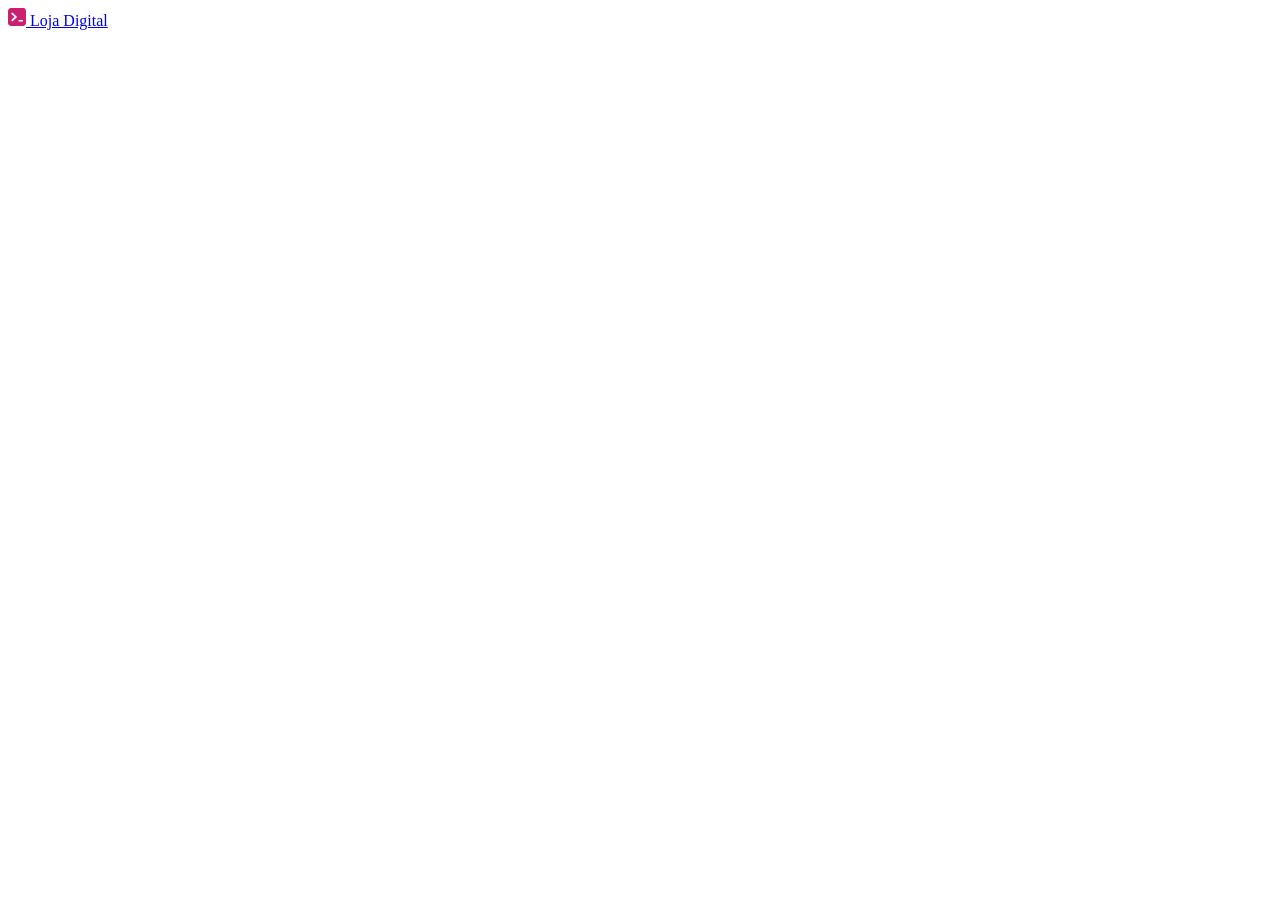
==== src/pages/login.html @ e9f098b5 "feat: adição da estrutura de cabeçalho" ====
<!DOCTYPE html>
<html lang="pt-br">
<head>
    <meta charset="UTF-8">
    <meta name="viewport" content="width=device-width, initial-scale=1.0">
    <title> Entrar Loja Digital</title>
    <link rel="stylesheet" href="/src/style/LoginStyle.css">
</head>
<body>
    <header>
        <nav>
            <a href="/index.html">
                <img src="../assets/Vector.svg" alt="logo da loja na cor rosa">
                <span>Loja Digital</span>
            </a>
        </nav>
        
    </header>
</body>
</html>
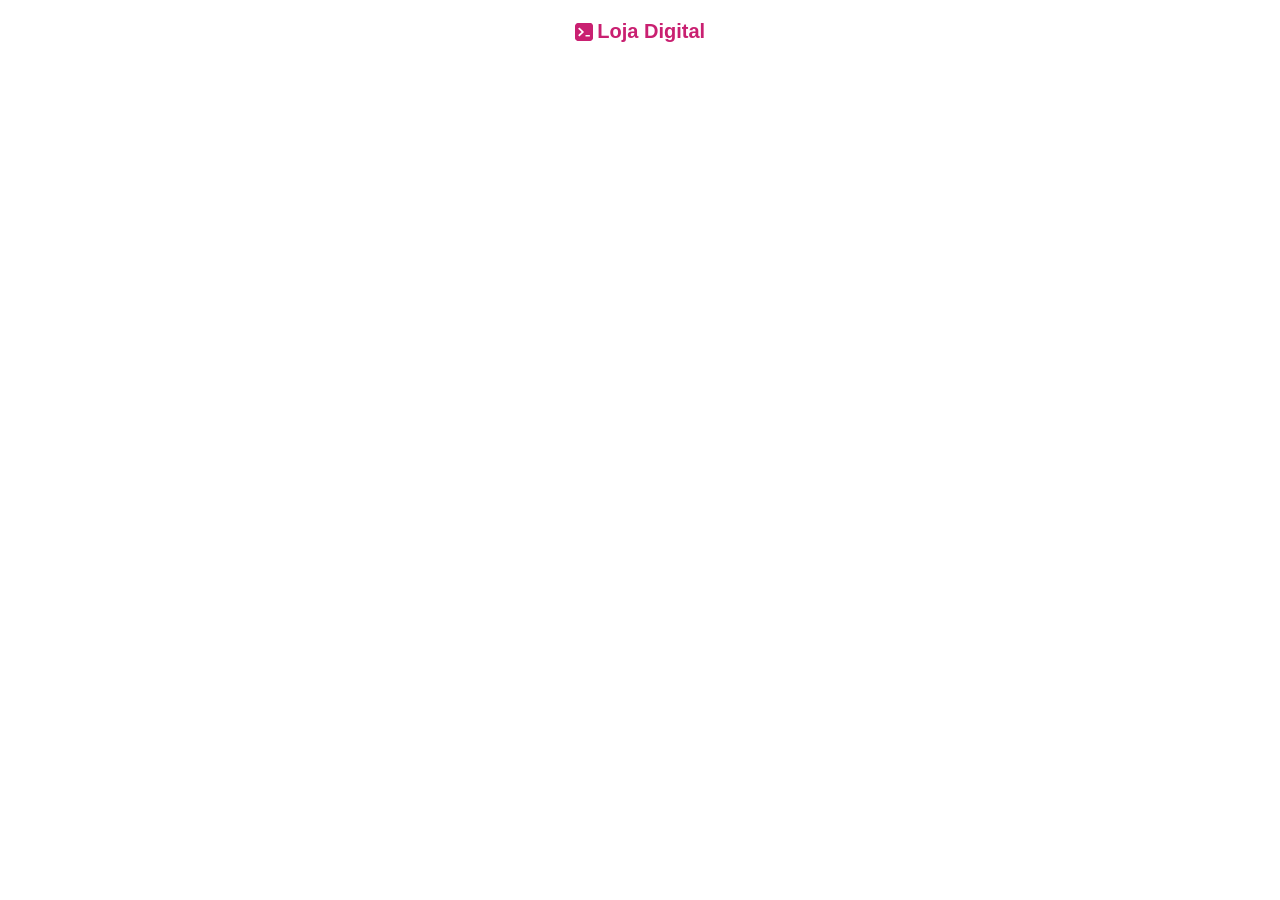
==== commit 20f9d75e: "fix: correção e refatoração do estilo geral" ====
--- a/src/pages/login.html
+++ b/src/pages/login.html
@@ -4,13 +4,14 @@
     <meta charset="UTF-8">
     <meta name="viewport" content="width=device-width, initial-scale=1.0">
     <title> Entrar Loja Digital</title>
-    <link rel="stylesheet" href="/src/style/LoginStyle.css">
+    <link rel="stylesheet" href="/src/style/reset.css">
+    <link rel="stylesheet" href="/src/style/global.css">
 </head>
 <body>
     <header>
         <nav>
             <a href="/index.html">
-                <img src="../assets/Vector.svg" alt="logo da loja na cor rosa">
+                <img src="../assets/logo.svg" alt="logo da loja na cor rosa">
                 <span>Loja Digital</span>
             </a>
         </nav>
--- a/src/style/global.css
+++ b/src/style/global.css
@@ -0,0 +1,32 @@
+header { 
+    display: flex;
+    justify-content: center;
+    align-items: center;
+
+    nav {
+        gap: 20px;
+        width: 178px;
+        height: 64px;
+        padding: 20px;
+        align-items: center;
+        justify-content: center;
+
+        a{
+            display: flex;
+            align-items: center;
+            width: fit-content;
+            gap: 4.5px;
+            margin: auto;
+            span {
+                font-size: 20px;
+                text-transform: capitalize;
+                font-weight: 700;
+                color: #C92071;
+
+            }
+            
+        }
+        
+
+    }
+}
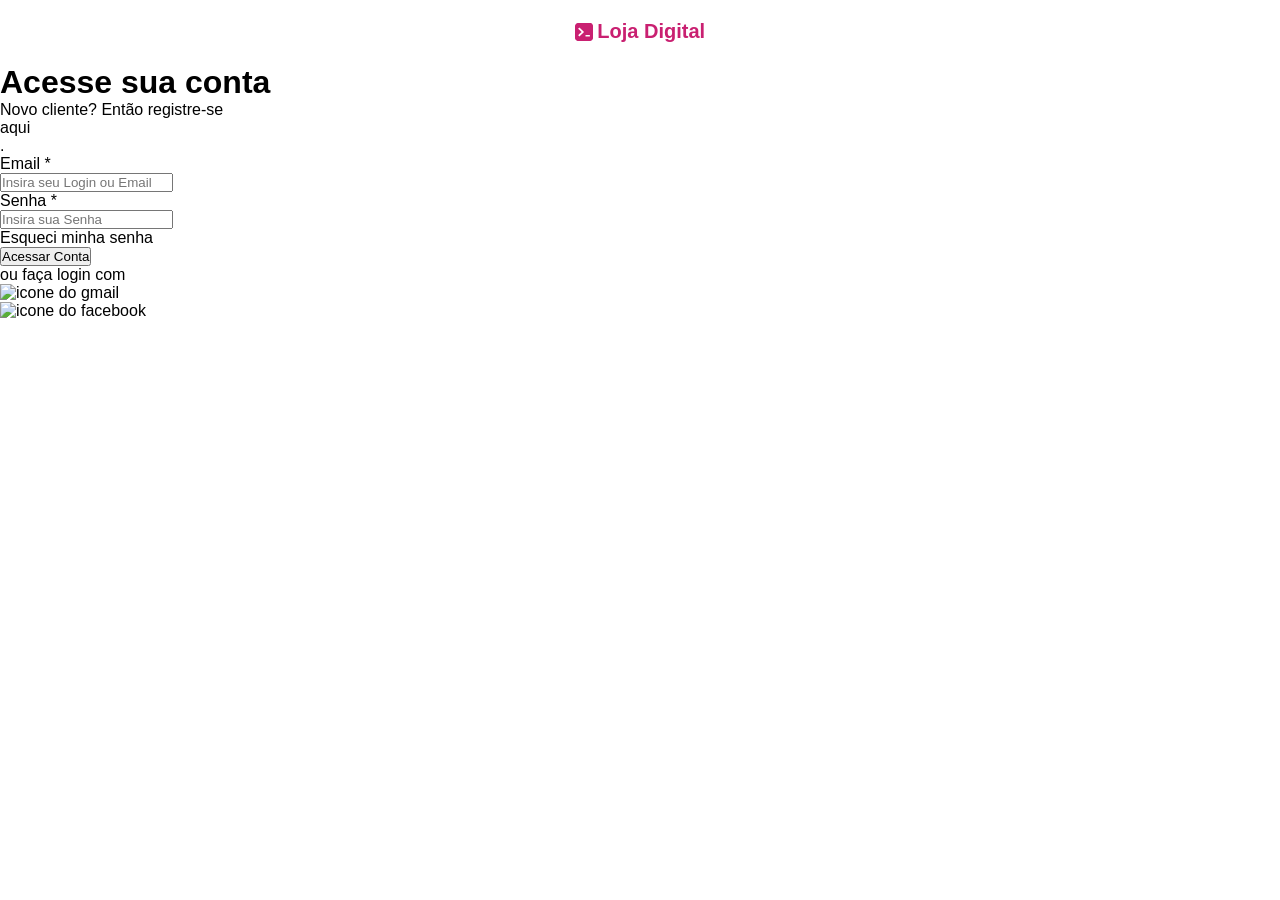
==== commit 688caa2c: "feat: adicionar estrutura de formulario" ====
--- a/src/pages/login.html
+++ b/src/pages/login.html
@@ -15,7 +15,45 @@
                 <span>Loja Digital</span>
             </a>
         </nav>
-        
     </header>
+    <main>
+        <form>
+            <h1>Acesse sua conta</h1>
+            <p>Novo cliente? Então registre-se <a href="#">aqui</a>.</p>
+            <div class="inputs">
+                <div>
+                    <label for="">Email *</label>
+                    <input type="email" placeholder="Insira seu Login ou Email"/>
+                </div>
+                <div>
+                    <label for="">Senha *</label>
+                    <input type="password" placeholder="Insira sua Senha"/>
+                </div>
+                <span>
+                    <a href="">Esqueci minha senha</a>
+                </span>
+                <button>Acessar Conta</button>
+                <div class="others">
+                    <span>ou faça login com</span>
+                    <nav>
+                        <ul>
+                            <li>
+                                <a href="">
+                                    <img src="/src/assets/gmail.svg" alt="icone do gmail">
+                                </a>
+                            </li>
+                            <li>
+                                <a href="">
+                                    <img src="/src/assets/facebook.svg" alt="icone do facebook">
+                                </a>
+                            </li>
+                        </ul>
+                    </nav>
+                </div>
+
+                
+            </div>
+        </form>
+    </main>
 </body>
 </html>
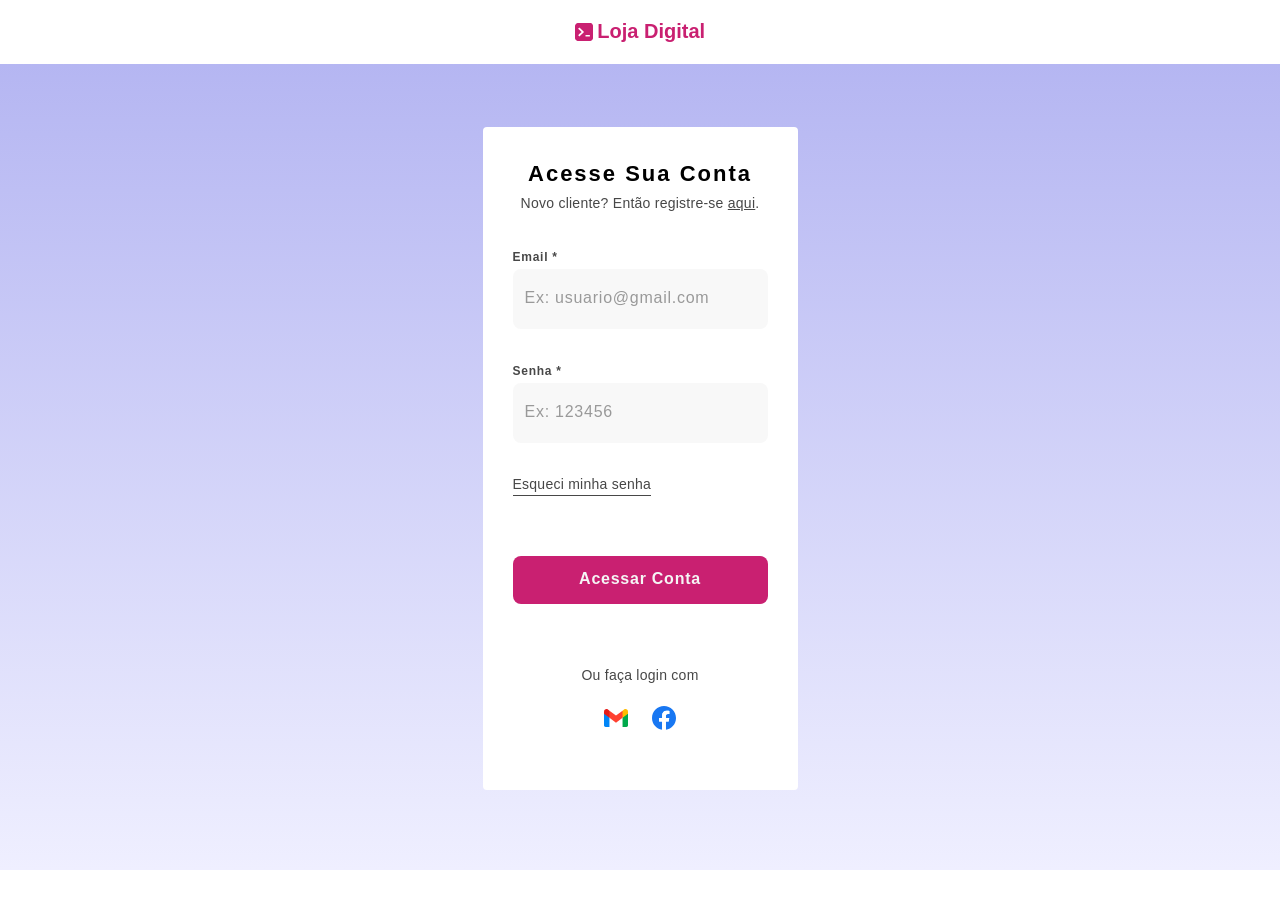
==== commit 69a1d9e7: "feat:estrutura principal feita" ====
--- a/src/pages/login.html
+++ b/src/pages/login.html
@@ -23,18 +23,18 @@
             <div class="inputs">
                 <div>
                     <label for="">Email *</label>
-                    <input type="email" placeholder="Insira seu Login ou Email"/>
+                    <input type="email" placeholder="Ex: usuario@gmail.com" required/>
                 </div>
                 <div>
                     <label for="">Senha *</label>
-                    <input type="password" placeholder="Insira sua Senha"/>
+                    <input type="password" placeholder="Ex: 123456"/>
                 </div>
                 <span>
                     <a href="">Esqueci minha senha</a>
                 </span>
                 <button>Acessar Conta</button>
                 <div class="others">
-                    <span>ou faça login com</span>
+                    <span>Ou faça login com</span>
                     <nav>
                         <ul>
                             <li>
--- a/src/style/global.css
+++ b/src/style/global.css
@@ -29,4 +29,125 @@
         
 
     }
+}
+
+main {
+    background: linear-gradient(#B5B6F2, #EFEFFF);
+    padding: 63px 0 80px;
+    form {
+        width: 315px;
+        background-color: white;
+        margin: 0 auto ;
+        border-radius: 4px;
+        padding: 30px;
+    }
+
+    p, .inputs, span, button {
+        margin-bottom: 30px;
+    }
+
+    h1 {
+        font-size: 22px;
+        line-height: 34px;
+        letter-spacing: 2px;
+        text-align: center;
+        text-transform: capitalize;
+    }
+
+    p {
+        font-size: 14px;
+        line-height: 24px;
+        letter-spacing: .25px;
+        text-align: center;
+        color: #474747;
+        
+        a {
+            display: inline;
+            text-decoration: underline;
+            color: inherit;
+        }
+    }
+
+    .inputs{
+        display: flex;
+        gap: 30px;
+        flex-direction: column;
+    }
+
+    span {
+        a{
+            font-size: 14px;
+            line-height: 22px;
+            letter-spacing: .25px;
+            color: #474747;
+            border-bottom: solid .5px #474747;
+            width: fit-content;
+        }
+    }
+
+    button {
+        width: 100%;
+        height: 48px;
+        border-radius: 8px;
+        border: none;
+        background-color: #C92071;
+        color: #f5f5f5;
+        font-size: 16px;
+        line-height: 24px;
+        letter-spacing: .75px;
+        text-transform: capitalize;
+        font-weight: 600;
+        padding-bottom: 2px;
+    }
+
+    .others {
+        width: fit-content;
+        margin: 0 auto;
+
+        span {
+            font-size: 14px;
+            line-height: 22px;
+            letter-spacing: .25px;
+            color: #474747;
+            margin-bottom: 20px;
+        }
+        nav {
+            ul {
+                display: flex;
+                justify-content: center;
+                gap: 24px;
+
+            }
+        }
+    }
+
+    div {
+        label {
+            font-size: 12px;
+            font-weight: 700;
+            line-height: 24px;
+            letter-spacing: .75px;
+            color: #474747;
+            text-transform: capitalize;
+        }
+
+        input {
+            height: 60px;
+            font-size: 16px;
+            line-height: 28px;
+            letter-spacing: .75px;
+            padding: 0 12px;
+            border: none;
+            width: 100%;
+            background-color: #4747470a;
+            border-radius: 8px;
+            outline-color: #C92071;
+            padding-bottom: 2px;
+
+            &::placeholder {
+                color: #999;
+
+            }
+        }
+    }
 }
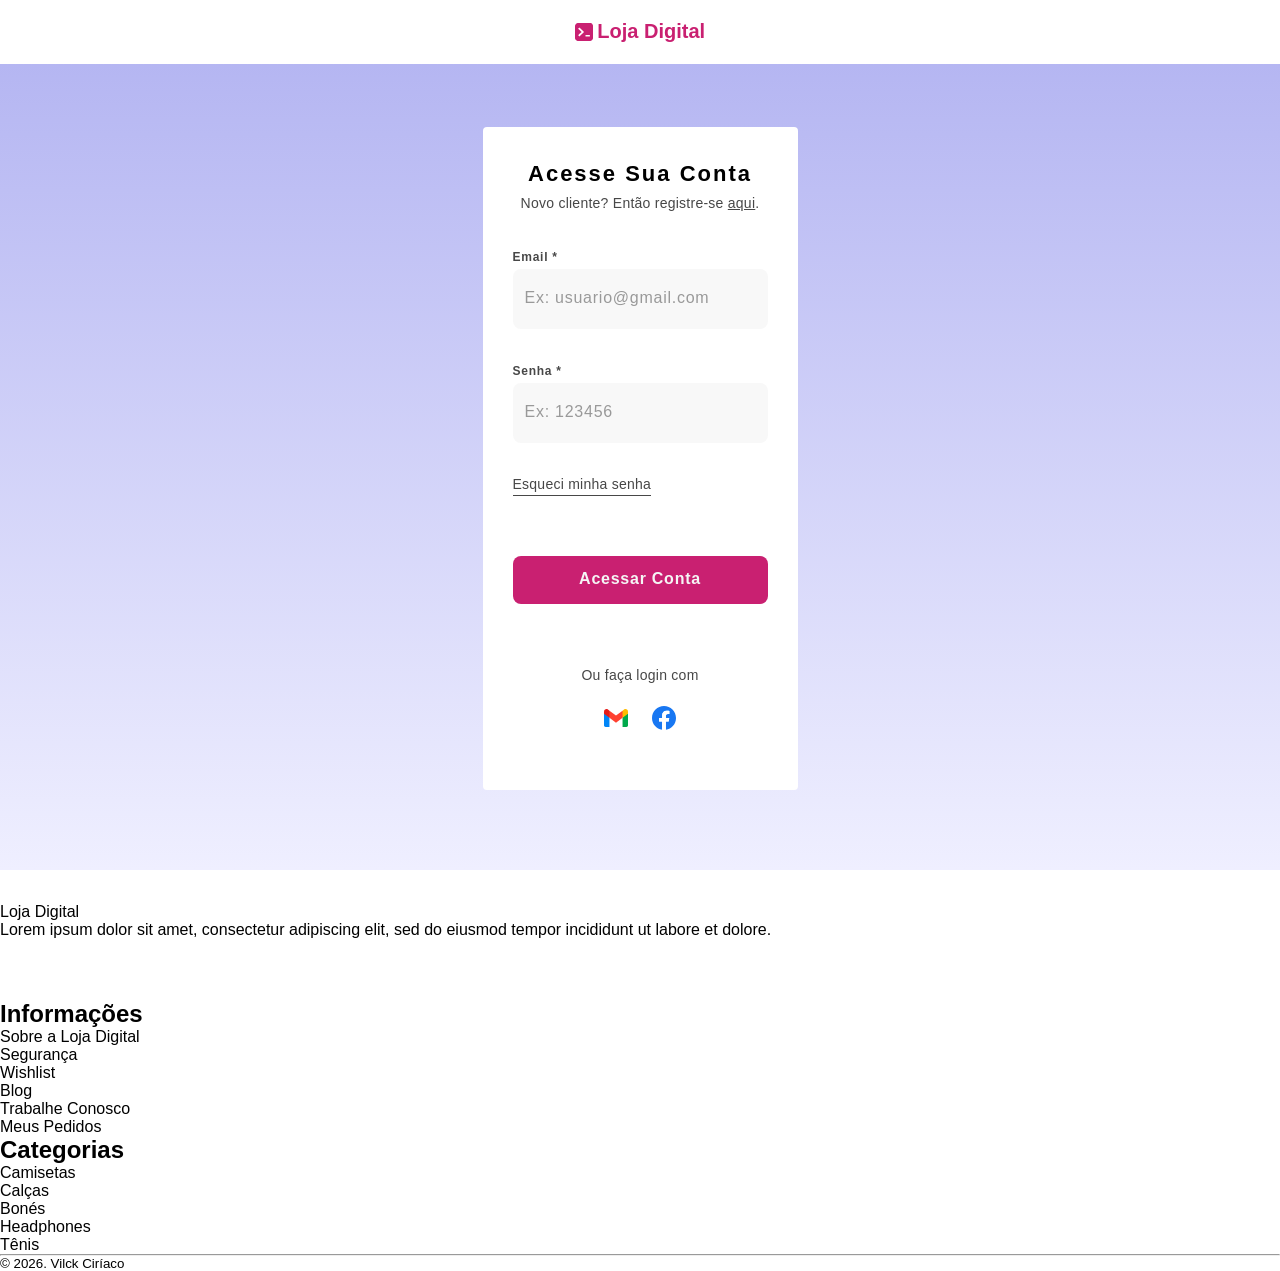
==== commit 47037a2b: "feat: adição de novas imagens e estrutura no html" ====
--- a/src/pages/login.html
+++ b/src/pages/login.html
@@ -55,5 +55,87 @@
             </div>
         </form>
     </main>
+    <footer>
+        <div>
+            <div class="social">
+                <nav>
+                    <a href="/index.html">
+                        <img src="/src/assets/Vector (1).svg" alt="logo da loja na cor branca">
+                        <span>Loja Digital</span>
+                    </a>
+                </nav>
+                <p>Lorem ipsum dolor sit amet, consectetur adipiscing elit, sed do eiusmod tempor incididunt ut labore et dolore.</p>
+                <nav>
+                    <ul>
+                        <li>
+                            <a href="">
+                                <img src="/src/assets/twitter.svg" alt="icone do facebook na cor branca">
+                            </a>
+                        </li>
+                        <li>
+                            <a href="">
+                                <img src="/src/assets/instagram.svg" alt="icone do instagram na cor branca">
+                            </a>
+                        </li>
+                        <li>
+                            <a href="">
+                                <img src="/src/assets/twitter (2).svg" alt="icone do twitter na cor branca">
+                            </a>
+                        </li>
+                    </ul>
+                </nav>
+            </div>
+
+            <div class="more">
+                <div>
+                    <h2>Informações</h2>
+                    <ul>
+                        <li>
+                            <a href="">Sobre a Loja Digital</a>
+                        </li>
+                        <li>
+                            <a href="">Segurança</a>
+                        </li>
+                        <li>
+                            <a href="">Wishlist</a>
+                        </li>
+                        <li>
+                            <a href="">Blog</a>
+                        </li>
+                        <li>
+                            <a href="">Trabalhe Conosco</a>
+                        </li>
+                        <li>
+                            <a href="">Meus Pedidos</a>
+                        </li>
+                    </ul>
+                </div>
+                <div>
+                    <h2>Categorias</h2>
+                    <ul>
+                        <li>
+                            <a href="">Camisetas</a>
+                        </li>
+                        <li>
+                            <a href="">Calças</a>
+                        </li>
+                        <li>
+                            <a href="">Bonés</a>
+                        </li>
+                        <li>
+                            <a href="">Headphones</a>
+                        </li>
+                        <li>
+                            <a href="">Tênis</a>
+                        </li>
+                    </ul>
+                </div>
+    
+            </div>
+            <div class="contact"></div>
+        </div>
+        <hr>
+        <small>&copy; 2026. Vilck Ciríaco</small>
+    </footer>
 </body>
 </html>
